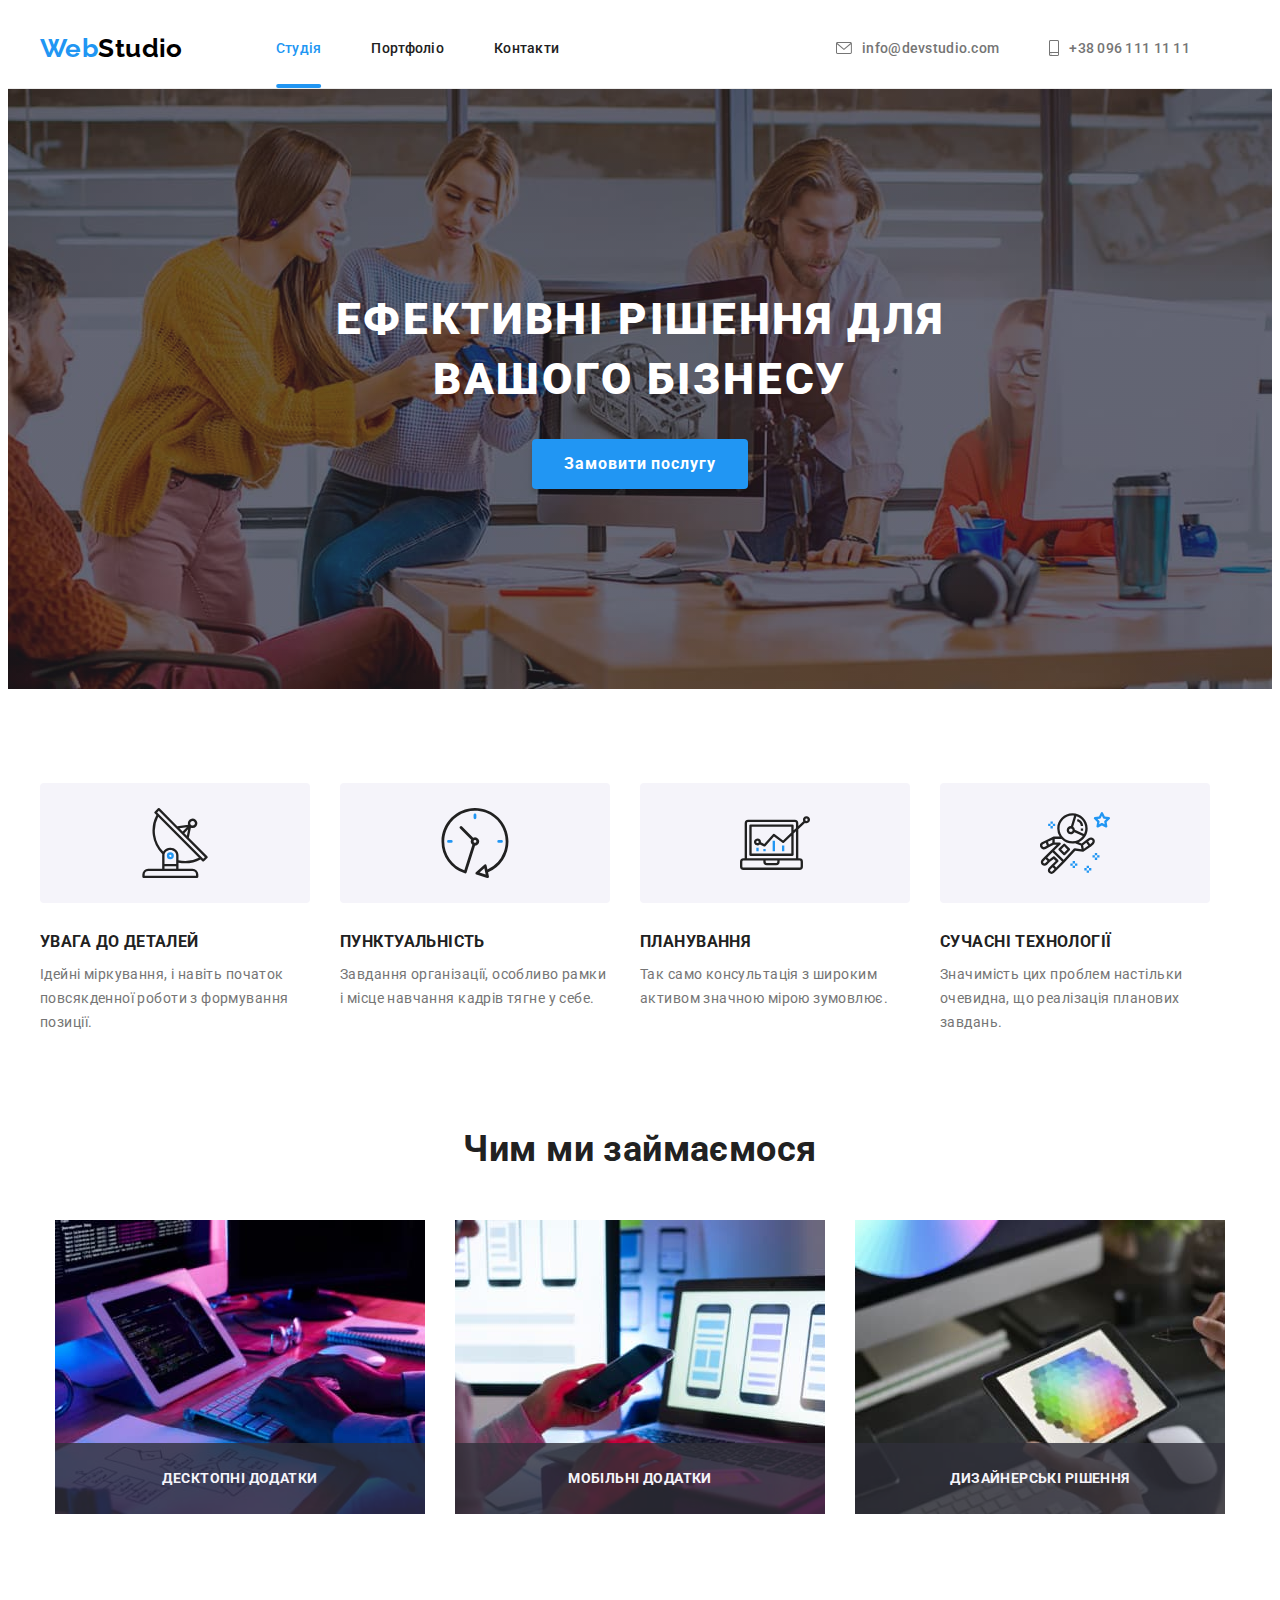
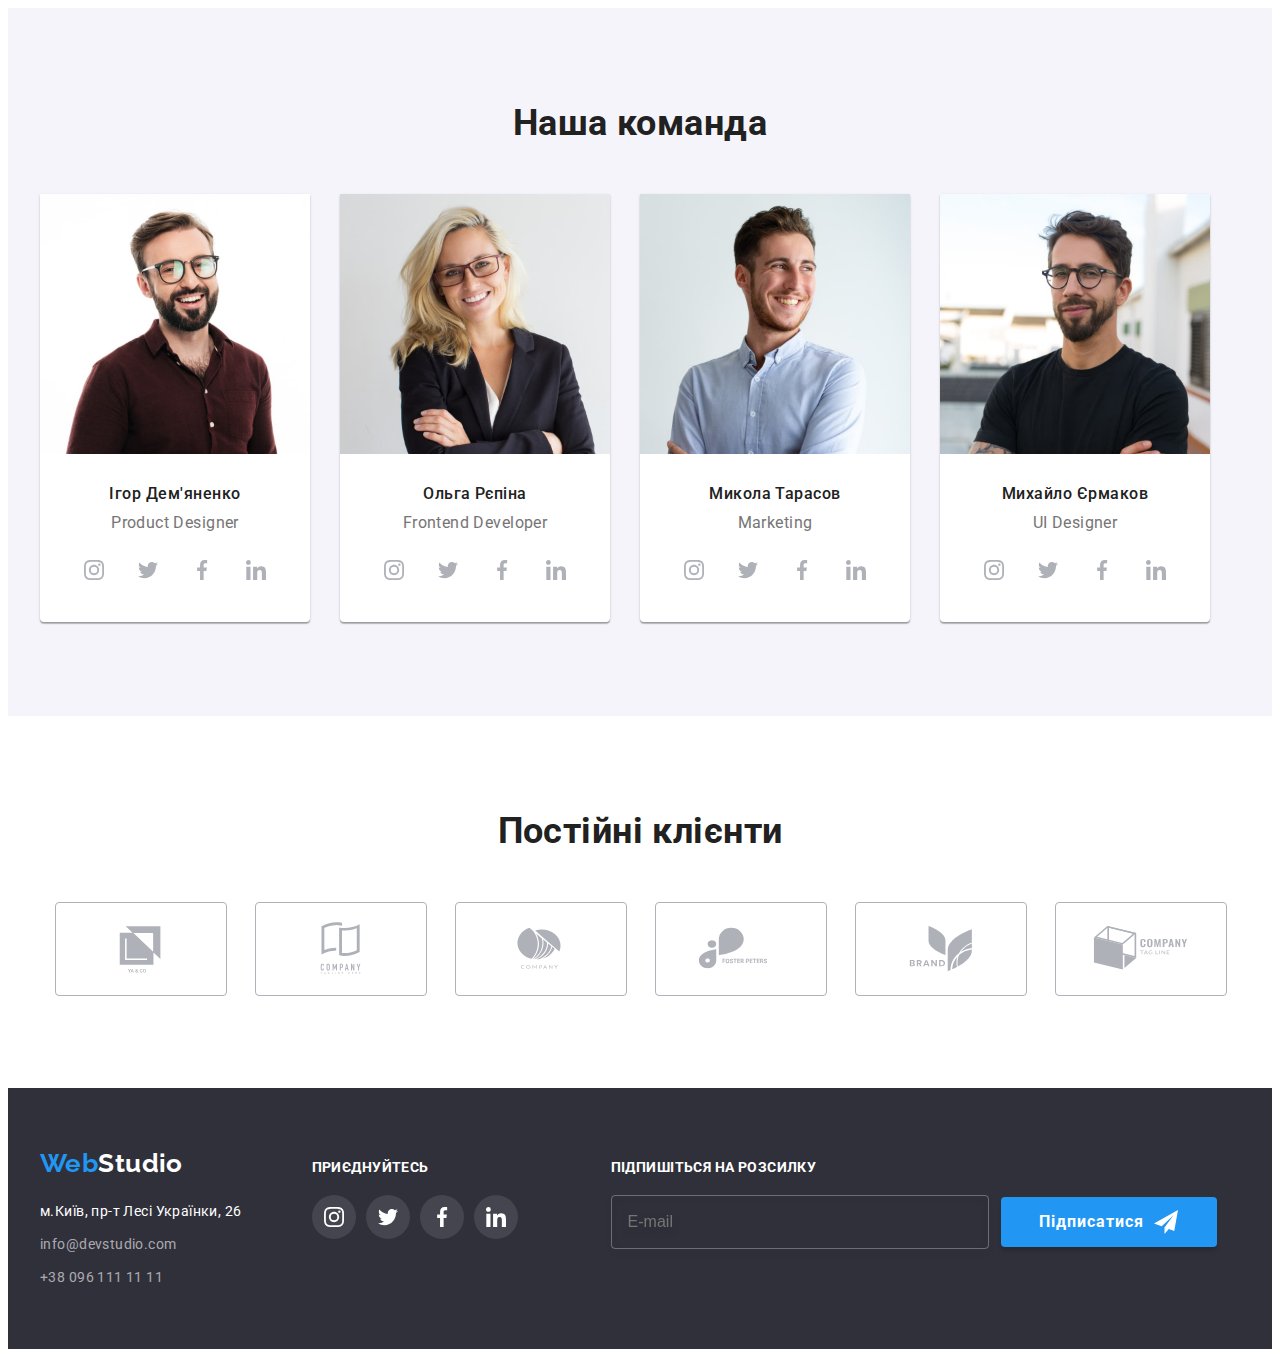
==== index.html @ 9d26e2ae "Edit BEM met" ====
<!DOCTYPE html>
<html lang="uk">
  <head>
    <meta charset="UTF-8" />
    <meta http-equiv="X-UA-Compatible" content="IE=edge" />
    <meta name="viewport" content="width=device-width, initial-scale=1.0" />
    <title>Document</title>
    <link rel="preconnect" href="https://fonts.googleapis.com" />
    <link rel="preconnect" href="https://fonts.gstatic.com" crossorigin />

    <!-- Modern normalize -->
    <link
      rel="stylesheet"
      href="https://cdnjs.cloudflare.com/ajax/libs/modern-normalize/1.1.0/modern-normalize.min.css"
      integrity="sha512-wpPYUAdjBVSE4KJnH1VR1HeZfpl1ub8YT/NKx4PuQ5NmX2tKuGu6U/JRp5y+Y8XG2tV+wKQpNHVUX03MfMFn9Q=="
      crossorigin="anonymous"
      referrerpolicy="no-referrer"
    />

    <!-- Шріфти -->

    <link
      href="https://fonts.googleapis.com/css2?family=Raleway:wght@700&family=Roboto:wght@400;500;700;900&display=swap"
      rel="stylesheet"
    />

    <link rel="stylesheet" href="./css/styles.css" />
  </head>
  <body>
    <!-- Нвігаціяя сайту -->
    <header class="header">
      <div class="header__container container">
        <a href="./index.html" class="header__logo logo">
          <span class="logo--accent">Web</span>Studio
        </a>
        <nav>
          <ul class="site-nav">
            <li class="site-nav__item">
              <a href="./index.html" class="site-nav__link site-nav__link--current"
                >Студія</a
              >
            </li>
            <li class="site-nav__item">
              <a href="./portfolio.html" class="site-nav__link">Портфоліо</a>
            </li>
            <li class="site-nav__item">
              <a href="" class="site-nav__link">Контакти</a>
            </li>
          </ul>
        </nav>
        <ul class="header-contacts">
          <li class="header-contacts__item">
            <a href="mailto:info@devstudio.com" class="header-contacts__link">
              <svg class="header-contacts__icon" width="16" height="12">
                <use href="./images/icons.svg#envelope"></use>
              </svg>
              info@devstudio.com
            </a>
          </li>
          <li class="header-contacts__item">
            <a href="tel:+380961111111" class="header-contacts__link">
              <svg class="header-contacts__icon" width="10" height="16">
                <use href="./images/icons.svg#smartphone"></use>
              </svg>
              +38 096 111 11 11</a
            >
          </li>
        </ul>
      </div>
    </header>

    <!-- Головна частина сайту -->

    <main>
      <!-- Герой -->
      <section class="hero">
        <div class="hero__container container">
          <h1 class="hero__title">Ефективні рішення для вашого бізнесу</h1>
          <button type="button" class="button__primary button" data-modal-open>
            Замовити послугу
          </button>
        </div>
      </section>
      <!-- Переваги -->
      <section class="section">
        <div class="container">
          <h2 class="hidden">Переваги</h2>
          <ul class="benefits__list">
            <li class="benefits__item">
              <div class="benefits__container">
                <svg class="benefits__icon" width="70" height="70">
                  <use href="./images/icons.svg#antenna"></use>
                </svg>
              </div>
              <h3 class="benefits__title">УВАГА ДО ДЕТАЛЕЙ</h3>
              <p class="benefits__text">
                Ідейні міркування, і навіть початок повсякденної роботи з
                формування позиції.
              </p>
            </li>
            <li class="benefits__item">
              <div class="benefits__container">
                <svg class="benefits__icon" width="70" height="70">
                  <use href="./images/icons.svg#clock"></use>
                </svg>
              </div>
              <h3 class="benefits__title">ПУНКТУАЛЬНІСТЬ</h3>
              <p class="benefits__text">
                Завдання організації, особливо рамки і місце навчання кадрів
                тягне у себе.
              </p>
            </li>
            <li class="benefits__item">
              <div class="benefits__container">
                <svg class="benefits__icon" width="70" height="70">
                  <use href="./images/icons.svg#diagram"></use>
                </svg>
              </div>
              <h3 class="benefits__title">ПЛАНУВАННЯ</h3>
              <p class="benefits__text">
                Так само консультація з широким активом значною мірою зумовлює.
              </p>
            </li>
            <li class="benefits__item">
              <div class="benefits__container">
                <svg class="benefits__icon" width="70" height="70">
                  <use href="./images/icons.svg#astronaut"></use>
                </svg>
              </div>
              <h3 class="benefits__title">СУЧАСНІ ТЕХНОЛОГІЇ</h3>
              <p class="benefits__text">
                Значимість цих проблем настільки очевидна, що реалізація
                планових завдань.
              </p>
            </li>
          </ul>
        </div>
      </section>
      <!-- Наші можливості -->
      <section class="capabilities section">
        <div class="capabilities__container container">
          <h2 class="section-title">Чим ми займаємося</h2>
          <ul class="capabilities__list">
            <li class="capabilities__item">
              <div class="capabilities__block">
                <img
                  src="./images/box1.jpg"
                  alt="процес"
                  width="370"
                  height="294"
                />
                <div class="capabilities__inscription">
                  <p class="capabilities__text">Десктопні додатки</p>
                </div>
              </div>
            </li>
            <li class="capabilities__item">
              <div class="capabilities__block">
                <img
                  src="./images/box2.jpg"
                  alt="процес"
                  width="370"
                  height="294"
                />
                <div class="capabilities__inscription">
                  <p class="capabilities__text">Мобільні додатки</p>
                </div>
              </div>
            </li>
            <li class="capabilities__item">
              <div class="capabilities__block">
                <img
                  src="./images/box3.jpg"
                  alt="процес"
                  width="370"
                  height="294"
                />
                <div class="capabilities__inscription">
                  <p class="capabilities__text">Дизайнерські рішення</p>
                </div>
              </div>
            </li>
          </ul>
        </div>
      </section>
      <!-- Наша команда -->
      <section class="team section">
        <div class="team__container container">
          <h2 class="section-title">Наша команда</h2>
          <ul class="team__list">
            <li class="team__cards">
              <img
                src="./images/team_1.jpg"
                alt="Працівник"
                width="270"
                height="260"
              />
              <div class="team__text">
                <h3 class="team__title">Ігор Дем'яненко</h3>
                <p class="team__profession">Product Designer</p>
                <ul class="team-socials__list">
                  <li class="team-socials__item">
                    <a
                      href="https://www.instagram.com"
                      class="team-socials__link"
                      target="_blank"
                      rel="noopener noreferrer"
                      aria-label="Instagram icon"
                    >
                      <svg class="team-socials__icon" width="20" height="20">
                        <use href="./images/icons.svg#instagram"></use></svg
                    ></a>
                  </li>
                  <li class="team-socials__item">
                    <a
                      href="https://twitter.com"
                      class="team-socials__link"
                      target="_blank"
                      rel="noopener noreferrer"
                      aria-label="Twitter icon"
                      ><svg class="team-socials__icon" width="20" height="20">
                        <use href="./images/icons.svg#twitter"></use></svg
                    ></a>
                  </li>
                  <li class="team-socials__item">
                    <a
                      href="https://facebook.com"
                      class="team-socials__link"
                      target="_blank"
                      rel="noopener noreferrer"
                      aria-label="Facebook icon"
                      ><svg class="team-socials__icon" width="20" height="20">
                        <use href="./images/icons.svg#facebook"></use></svg
                    ></a>
                  </li>
                  <li class="team-socials__item">
                    <a
                      href="https://linkedin.com/"
                      class="team-socials__link"
                      target="_blank"
                      rel="noopener noreferrer"
                      aria-label="Linkedin icon"
                      ><svg class="team-socials__icon" width="20" height="20">
                        <use href="./images/icons.svg#linkedin"></use></svg
                    ></a>
                  </li>
                </ul>
              </div>
            </li>
            <li class="team__cards">
              <img
                src="./images/team_2.jpg"
                alt="Працівник"
                width="270"
                height="260"
              />
              <div class="team__text">
                <h3 class="team__title">Ольга Рєпіна</h3>
                <p class="team__profession">Frontend Developer</p>
                <ul class="team-socials__list">
                  <li class="team-socials__item">
                    <a
                      href="https://www.instagram.com"
                      class="team-socials__link"
                      target="_blank"
                      rel="noopener noreferrer"
                      aria-label="Instagram icon"
                    >
                      <svg class="team-socials__icon" width="20" height="20">
                        <use href="./images/icons.svg#instagram"></use></svg
                    ></a>
                  </li>
                  <li class="team-socials__item">
                    <a
                      href="https://twitter.com"
                      class="team-socials__link"
                      target="_blank"
                      rel="noopener noreferrer"
                      aria-label="Twitter icon"
                      ><svg class="team-socials__icon" width="20" height="20">
                        <use href="./images/icons.svg#twitter"></use></svg
                    ></a>
                  </li>
                  <li class="team-socials__item">
                    <a
                      href="https://facebook.com"
                      class="team-socials__link"
                      target="_blank"
                      rel="noopener noreferrer"
                      aria-label="Facebook icon"
                      ><svg class="team-socials__icon" width="20" height="20">
                        <use href="./images/icons.svg#facebook"></use></svg
                    ></a>
                  </li>
                  <li class="team-socials__item">
                    <a
                      href="https://linkedin.com/"
                      class="team-socials__link"
                      target="_blank"
                      rel="noopener noreferrer"
                      aria-label="Linkedin icon"
                      ><svg class="team-socials__icon" width="20" height="20">
                        <use href="./images/icons.svg#linkedin"></use></svg
                    ></a>
                  </li>
                </ul>
              </div>
            </li>
            <li class="team__cards">
              <img
                src="./images/team_3.jpg"
                alt="Працівник"
                width="270"
                height="260"
              />
              <div class="team__text">
                <h3 class="team__title">Микола Тарасов</h3>
                <p class="team__profession">Marketing</p>
                <ul class="team-socials__list">
                  <li class="team-socials__item">
                    <a
                      href="https://www.instagram.com"
                      class="team-socials__link"
                      target="_blank"
                      rel="noopener noreferrer"
                      aria-label="Instagram icon"
                    >
                      <svg class="team-socials__icon" width="20" height="20">
                        <use href="./images/icons.svg#instagram"></use></svg
                    ></a>
                  </li>
                  <li class="team-socials__item">
                    <a
                      href="https://twitter.com"
                      class="team-socials__link"
                      target="_blank"
                      rel="noopener noreferrer"
                      aria-label="Twitter icon"
                      ><svg class="team-socials__icon" width="20" height="20">
                        <use href="./images/icons.svg#twitter"></use></svg
                    ></a>
                  </li>
                  <li class="team-socials__item">
                    <a
                      href="https://facebook.com"
                      class="team-socials__link link"
                      target="_blank"
                      rel="noopener noreferrer"
                      aria-label="Facebook icon"
                      ><svg class="team-socials__icon" width="20" height="20">
                        <use href="./images/icons.svg#facebook"></use></svg
                    ></a>
                  </li>
                  <li class="team-socials__item">
                    <a
                      href="https://linkedin.com/"
                      class="team-socials__link"
                      target="_blank"
                      rel="noopener noreferrer"
                      aria-label="Linkedin icon"
                      ><svg class="team-socials__icon" width="20" height="20">
                        <use href="./images/icons.svg#linkedin"></use></svg
                    ></a>
                  </li>
                </ul>
              </div>
            </li>
            <li class="team__cards">
              <img
                src="./images/team_4.jpg"
                alt="Працівник"
                width="270"
                height="260"
              />
              <div class="team__text">
                <h3 class="team__title">Михайло Єрмаков</h3>
                <p class="team__profession">UI Designer</p>
                <ul class="team-socials__list">
                  <li class="team-socials__item">
                    <a
                      href="https://www.instagram.com"
                      class="team-socials__link"
                      target="_blank"
                      rel="noopener noreferrer"
                      aria-label="Instagram icon"
                    >
                      <svg class="team-socials__icon" width="20" height="20">
                        <use href="./images/icons.svg#instagram"></use></svg
                    ></a>
                  </li>
                  <li class="team-socials__item">
                    <a
                      href="https://twitter.com"
                      class="team-socials__link"
                      target="_blank"
                      rel="noopener noreferrer"
                      aria-label="Twitter icon"
                      ><svg class="team-socials__icon" width="20" height="20">
                        <use href="./images/icons.svg#twitter"></use></svg
                    ></a>
                  </li>
                  <li class="team-socials__item">
                    <a
                      href="https://facebook.com"
                      class="team-socials__link"
                      target="_blank"
                      rel="noopener noreferrer"
                      aria-label="Facebook icon"
                      ><svg class="team-socials__icon" width="20" height="20">
                        <use href="./images/icons.svg#facebook"></use></svg
                    ></a>
                  </li>
                  <li class="team-socials__item">
                    <a
                      href="https://linkedin.com/"
                      class="team-socials__link"
                      target="_blank"
                      rel="noopener noreferrer"
                      aria-label="Linkedin icon"
                      ><svg class="team-socials__icon" width="20" height="20">
                        <use href="./images/icons.svg#linkedin"></use></svg
                    ></a>
                  </li>
                </ul>
              </div>
            </li>
          </ul>
        </div>
      </section>
      <!-- Постійні клієнти -->
      <section class="section">
        <div class="clients__container">
          <h2 class="section-title">Постійні клієнти</h2>
          <ul class="clients__list">
            <li class="clients__item">
              <a
                href=""
                class="clients__link"
                target="_blank"
                rel="noopener noreferrer"
                aria-label="icon"
              >
                <svg class="clients__icon" width="106" height="60">
                  <use href="./images/icons.svg#Logo1"></use></svg
              ></a>
            </li>
            <li class="clients__item">
              <a
                href=""
                class="clients__link"
                target="_blank"
                rel="noopener noreferrer"
                aria-label="icon"
              >
                <svg class="clients__icon" width="106" height="60">
                  <use href="./images/icons.svg#Logo2"></use></svg
              ></a>
            </li>
            <li class="clients__item">
              <a
                href=""
                class="clients__link"
                target="_blank"
                rel="noopener noreferrer"
                aria-label="icon"
              >
                <svg class="clients__icon" width="106" height="60">
                  <use href="./images/icons.svg#Logo3"></use></svg
              ></a>
            </li>
            <li class="clients__item">
              <a
                href=""
                class="clients__link"
                target="_blank"
                rel="noopener noreferrer"
                aria-label="icon"
              >
                <svg class="clients__icon" width="106" height="60">
                  <use href="./images/icons.svg#Logo4"></use></svg
              ></a>
            </li>
            <li class="clients__item">
              <a
                href=""
                class="clients__link"
                target="_blank"
                rel="noopener noreferrer"
                aria-label="icon"
              >
                <svg class="clients__icon" width="106" height="60">
                  <use href="./images/icons.svg#Logo5"></use></svg
              ></a>
            </li>
            <li class="clients__item">
              <a
                href=""
                class="clients__link"
                target="_blank"
                rel="noopener noreferrer"
                aria-label="icon"
              >
                <svg class="clients__icon" width="106" height="60">
                  <use href="./images/icons.svg#Logo6"></use></svg
              ></a>
            </li>
          </ul>
        </div>
      </section>
    </main>

    <!-- Підвал -->

    <footer class="footer">
      <div class="footer__container container">
        <div class="footer-communication__container">
          <a href="./index.html" class="footer__logo logo">
            <span class="logo--accent">Web</span>Studio
          </a>
          <address>
            <ul class="footer-communication__list">
              <li class="footer-communication__item">
                <a href="" class="footer-communication__addres"
                  >м.Київ, пр-т Лесі Українки, 26</a
                >
              </li>
              <li class="footer-communication__item">
                <a href="mailto:info@devstudio.com" class="footer-communication__contacts"
                  >info@devstudio.com</a
                >
              </li>
              <li class="footer-communication__item">
                <a href="tel:+380961111111" class="footer-communication__contacts"
                  >+38 096 111 11 11</a
                >
              </li>
            </ul>
          </address>
        </div>
        <div class="footer-socials__container">
          <p class="footer__title">приєднуйтесь</p>
          <ul class="footer-socials__list">
            <li class="footer-socials__item">
              <a
                href="https://www.instagram.com"
                class="footer-socials__link"
                target="_blank"
                rel="noopener noreferrer"
                aria-label="Instagram icon"
              >
                <svg class="footer-socials__icon" width="20" height="20">
                  <use href="./images/icons.svg#instagram"></use></svg
              ></a>
            </li>
            <li class="footer-socials__item">
              <a
                href="https://twitter.com"
                class="footer-socials__link"
                target="_blank"
                rel="noopener noreferrer"
                aria-label="Twitter icon"
                ><svg class="footer-socials__icon" width="20" height="20">
                  <use href="./images/icons.svg#twitter"></use></svg
              ></a>
            </li>
            <li class="footer-socials__item">
              <a
                href="https://facebook.com"
                class="footer-socials__link"
                target="_blank"
                rel="noopener noreferrer"
                aria-label="Facebook icon"
                ><svg class="footer-socials__icon" width="20" height="20">
                  <use href="./images/icons.svg#facebook"></use></svg
              ></a>
            </li>
            <li class="footer-socials__item">
              <a
                href="https://linkedin.com/"
                class="footer-socials__link"
                target="_blank"
                rel="noopener noreferrer"
                aria-label="Linkedin icon"
                ><svg class="footer-socials__icon" width="20" height="20">
                  <use href="./images/icons.svg#linkedin"></use></svg
              ></a>
            </li>
          </ul>
        </div>
        <div>
          <p class="footer__title">підпишіться на розсилку</p>
          <form name="subscribe-form" autocomplete="off" novalidate>
            <div class="subscribe-form">
              <label class="subscribe-form__label">
                <input
                  class="subscribe-form__field"
                  type="email"
                  name="mail"
                  placeholder="E-mail"
                />
              </label>
              <button type="submit" class="button__primary button">
                Підписатися
                <svg class="subscribe-form__icon" width="24" height="24">
                  <use href="./images/icons.svg#icon-send"></use>
                </svg>
              </button>
            </div>
          </form>
        </div>
      </div>
    </footer>

    <!-- Modal window -->
    <div class="backdrop is-hidden" data-modal>
      <div class="modal">
        <button type="button" class="modal__close-button" data-modal-close>
          <svg class="modal__icon" width="18" height="18">
            <use href="./images/icons.svg#close"></use>
          </svg>
        </button>
        <p class="modal__label">Залиште свої дані, ми вам передзвонимо</p>
        <form class="modal-form" name="modal_form">
          <div class="modal-form__group" role="group">
            <label class="modal-form__label" for="user_name">Імя</label>
            <div class="modal-form__wrapper">
              <input
                class="modal-form__field"
                type="text"
                name="user_name"
                id="user_name"
              />
              <svg class="modal-form__icon" width="18" height="18">
                <use href="./images/icons.svg#person-black"></use>
              </svg>
            </div>
            <label class="modal-form__label" for="user_phone">Телефон</label>
            <div class="modal-form__wrapper">
              <input
                class="modal-form__field"
                type="tel"
                name="user_phone"
                id="user_phone"
              />
              <svg class="modal-form__icon" width="18" height="18">
                <use href="./images/icons.svg#phone-black"></use>
              </svg>
            </div>
            <label class="modal-form__label" for="user_mail">Пошта</label>
            <div class="modal-form__wrapper">
              <input
                class="modal-form__field"
                type="email"
                name="user_mail"
                id="user_mail"
              />
              <svg class="modal-form__icon" width="18" height="18">
                <use href="./images/icons.svg#email-black"></use>
              </svg>
            </div>
            <label class="modal-form__label" for="user_message">Коментар</label>
            <textarea
              class="modal-form__message"
              name="user_message"
              id="user_message"
              rows="6"
              placeholder="Введіть текст"
            ></textarea>
          </div>
          <div class="modal-form__agreement" role="group">
            <input
              class="modal-form__checkbox hidden"
              type="checkbox"
              name="user_agreement"
              id="user_agreement"
            />
            <svg class="modal-form__agreement-icon" width="16" height="15">
              <use class="modal-form__uncheck" href="./images/icons.svg#icon-uncheck"></use>
              <use class="modal-form__check" href="./images/icons.svg#icon-check"></use>
            </svg>
            <label class="modal-form__agreement-desc" for="user_agreement"
              >Погоджуюся з розсилкою та приймаю
              <a class="modal-form__agreement-link" href="">Умови договору</a>
            </label>
          </div>
          <button class="button__primary button button__modal" type="submit">
            Відправити
          </button>
        </form>
      </div>
    </div>
    <script src="./js/modal.js"></script>
  </body>
</html>
---- css/styles.css ----
:root {
  --primary-text-color: #212121;
  --secondary-text-color: #757575;
  --accent-color: #2196f3;
  --primary-white-color: #ffffff;
  --secondary-bg-color: #f5f4fa;
  --tertiary-bg-colo: #2f303a;
  --primary-black-color: #000000;
}

/* 
|==================================
| Base styles
|==================================
*/

body {
  background-color: var(--primary-white-color);
  color: var(--primary-text-color);
  font-family: "Roboto", sans-serif;
  font-size: 14px;
  letter-spacing: 0.03em;
}
.hidden {
  position: absolute;
  white-space: nowrap;
  width: 1px;
  height: 1px;
  overflow: hidden;
  border: 0;
  padding: 0;
  clip: rect(0 0 0 0);
  clip-path: inset(50%);
  margin: -1px;
}

/* ======= Reset start =======*/

h1,
h2,
h3,
h4,
h5,
h6,
p {
  margin: 0;
}

ul {
  list-style: none;
  margin: 0;
  padding: 0;
}
a {
  text-decoration: none;
}
img {
  display: block;
  max-height: 100%;
  height: auto;
}

/* ======= Reset end =======*/
.section {
  padding-top: 94px;
  padding-bottom: 94px;
}

.section-title {
  margin-bottom: 50px;
  font-weight: 700;
  font-size: 36px;
  line-height: calc(42 / 36);
  text-align: center;
  color: var(--primary-text-color);
}

.container {
  width: 1200px;
  padding-right: 15px;
  padding-left: 15px;
  margin-right: auto;
  margin-left: auto;
}

.logo {
  text-decoration: none;
  font-family: "Raleway";
  font-weight: 700;
  font-size: 26px;
  line-height: calc(31 / 26);
}
.logo--accent {
  color: var(--accent-color);
}
/* ----------Header сайту---------*/

.header {
  border-bottom: 1px solid rgba(236, 236, 236, 1);
}
.header__container {
  display: flex;
  align-items: center;
}
.header__logo {
  margin-right: 93px;
  color: var(--primary-black-color);
}
.header__logo--accent {
  color: var(--accent-color);
}

/* ----------Навігація сайту---------*/

.site-nav {
  display: flex;
  align-items: center;
}
.site-nav__link {
  position: relative;

  font-weight: 500;
  line-height: calc(16 / 14);
  letter-spacing: 0.02em;
  color: var(--primary-text-color);

  padding-top: 32px;
  padding-bottom: 32px;

  transition-property: color;
  transition-duration: 250ms;
  transition-timing-function: cubic-bezier(0.4, 0, 0.2, 1);
}
.site-nav__link:hover,
.site-nav__link:focus {
  color: var(--accent-color);
}
.site-nav__link--current::before {
  content: "";
  position: absolute;
  left: 50%;
  bottom: 0;

  transform: translate(-50%);

  display: block;
  width: 100%;
  height: 4px;

  border-radius: 2px;
  background-color: var(--accent-color);
}

.site-nav__link--current {
  color: var(--accent-color);
}
.site-nav__item {
  margin-right: 50px;
}
.site-nav__item:last-child {
  margin-right: 0;
}
/* ---------------Контакти ---------------*/
.header-contacts {
  display: flex;
  align-items: center;
  margin-left: auto;
  padding-top: 32px;
  padding-bottom: 32px;
}
.header-contacts__link {
  display: flex;
  align-items: center;
  gap: 10px;
  font-weight: 500;
  line-height: calc(16 / 14);
  letter-spacing: 0.02em;
  color: var(--secondary-text-color);

  transition-property: color;
  transition-duration: 250ms;
  transition-timing-function: cubic-bezier(0.4, 0, 0.2, 1);
}
.header-contacts__link:hover,
.header-contacts__link:focus {
  color: var(--accent-color);
}
.header-contacts__icon {
  fill: currentColor;
}
.header-contacts__item {
  margin-right: 50px;
}
.header-contacts__item:last-child {
  margin-left: 0;
}

/* ---------------Герой ---------------*/
.hero {
  margin: 0 auto;
  max-width: 1600px;
  padding-top: 200px;
  padding-bottom: 200px;
  background-color: #c4c4c4;
  background-image: linear-gradient(
      rgba(47, 48, 58, 0.4),
      rgba(47, 48, 58, 0.4)
    ),
    url(../images/BGImgHero.jpg);
  background-repeat: no-repeat;
  background-position: center;
}

.hero__container {
  display: flex;
  flex-direction: column;
  align-items: center;
}

.hero__title {
  width: 696px;
  margin-bottom: 30px;
  font-weight: 900;
  font-size: 44px;
  line-height: calc(60 / 44);
  text-align: center;
  letter-spacing: 0.06em;
  text-transform: uppercase;
  color: var(--primary-white-color);
}

/*--------------- Benefits--------------- */
.benefits__list {
  display: flex;
}

.benefits__item {
  width: 270px;
  margin-right: 30px;
}
.benefits__item:last-child {
  margin-right: 0;
}
.benefits__title {
  margin-bottom: 10px;
  font-weight: 700;
  line-height: calc(16 / 14);
  text-transform: uppercase;
  color: var(--primary-text-color);
}
.benefits__text {
  line-height: calc(24 / 14);
  color: var(--secondary-text-color);
}
.benefits__container {
  display: flex;
  justify-content: center;
  width: 270px;
  height: 120px;
  align-items: center;
  margin-bottom: 30px;
  background-color: #f5f4fa;
  border-radius: 4px;
}

/*------------- Сapabilities -------------*/
.capabilities {
  padding-top: 0;
}
.capabilities__container {
  display: flex;
  flex-direction: column;
  align-items: center;
}
.capabilities__list {
  display: flex;
  gap: 30px;
}
.capabilities__block {
  position: relative;
}
.capabilities__block::before {
  display: inline-block;
  position: absolute;
  content: "";
  bottom: 0;
  width: 100%;
  height: 24%;
  background-color: rgba(47, 48, 58, 0.8);
}
.capabilities__inscription {
  position: absolute;
  bottom: 12%;
  right: 50%;
  transform: translate(50%, 50%);
}
.capabilities__text {
  font-weight: 700;
  font-size: 14px;
  line-height: calc(16 / 14);
  text-transform: uppercase;
  color: var(--secondary-bg-color);
}

/*--------------- Our team ---------------*/

.team {
  background-color: var(--secondary-bg-color);
}
.team__container {
  display: flex;
  flex-direction: column;
}
.team__list {
  display: flex;
  flex-wrap: wrap;
  gap: 30px;
}
.team__cards {
  background-color: var(--primary-white-color);
  box-shadow: 0px 1px 3px rgba(0, 0, 0, 0.12), 0px 1px 1px rgba(0, 0, 0, 0.14),
    0px 2px 1px rgba(0, 0, 0, 0.2);
  border-radius: 0px 0px 4px 4px;
}
.team__text {
  padding-top: 30px;
  padding-bottom: 30px;
}
.team__title {
  margin-bottom: 10px;
  font-weight: 500;
  font-size: 16px;
  line-height: calc(19 / 16);
  text-align: center;
  letter-spacing: 0.03em;
  color: var(--primary-text-color);
}
.team__profession {
  font-size: 16px;
  line-height: calc(19 / 16);
  text-align: center;
  color: var(--secondary-text-color);
  margin-bottom: 16px;
}
.team-socials__list {
  display: flex;
  justify-content: center;
  align-items: center;
  gap: 10px;
}
.team-socials__item {
  width: 44px;
  height: 44px;
}
.team-socials__link {
  display: flex;
  justify-content: center;
  align-items: center;
  width: 100%;
  height: 100%;
  border-radius: 50%;
  background-color: var(--primary-white-color);
  color: rgba(175, 177, 184, 1);

  transition-property: color, background-color;
  transition-duration: 250ms;
  transition-timing-function: cubic-bezier(0.4, 0, 0.2, 1);
}
.team-socials__link:hover,
.team-socials__link:focus {
  background-color: var(--accent-color);
  color: var(--primary-white-color);
}
.team-socials__icon {
  fill: currentColor;
}
/*----------- Постійні клієнти -----------*/

.clients__container {
  display: flex;
  flex-direction: column;
}
.clients__list {
  display: flex;
  justify-content: center;
  gap: 30px;
}
.clients__item {
  width: 170px;
  height: 92px;
}
.clients__link {
  display: flex;
  justify-content: center;
  align-items: center;
  width: 100%;
  height: 100%;
  border: 1px solid #afb1b8;
  border-radius: 4px;
  color: rgba(175, 177, 184, 1);

  transition-property: color, border-color;
  transition-duration: 250ms;
  transition-timing-function: cubic-bezier(0.4, 0, 0.2, 1);
}
.clients__link:hover,
.clients__link:focus {
  color: var(--accent-color);
  border-color: var(--accent-color);
}
.clients__icon {
  fill: currentColor;
}
/*--------------- Підвал ---------------*/

.footer {
  padding-top: 60px;
  padding-bottom: 60px;
  background-color: var(--tertiary-bg-colo);
}
.footer__container {
  display: flex;
  align-items: baseline;
}
.footer__logo {
  margin-bottom: 20px;
  color: var(--primary-white-color);
}
.footer-communication__container {
  display: flex;
  flex-direction: column;
  margin-right: 70px;
}
.footer-communication__addres {
  line-height: calc(24 / 14);
  color: var(--primary-white-color);
}
.footer-communication__addres,
.footer-communication__contacts {
  font-style: normal;
}
.footer-communication__contacts {
  line-height: calc(24 / 14);
  color: rgba(255, 255, 255, 0.6);

  transition-property: color;
  transition-duration: 250ms;
  transition-timing-function: cubic-bezier(0.4, 0, 0.2, 1);
}
.footer-communication__contacts:hover,
.footer-communication__contacts:focus {
  color: var(--accent-color);
}
.footer-communication__list {
  display: flex;
  flex-direction: column;
}
.footer-communication__item {
  margin-bottom: 9px;
}
.footer-communication__item:last-child {
  margin-bottom: 0px;
}
.footer__title {
  font-weight: 700;
  font-size: 14px;
  line-height: calc(16 / 14);
  color: var(--primary-white-color);
  text-transform: uppercase;
}

/*------Підвал Subscribe Form------*/

.subscribe-form {
  display: flex;
  align-items: center;
  gap: 12px;
  margin-top: 20px;
}
.subscribe-form__field {
  min-width: 358px;
  height: 50px;
  padding-left: 16px;

  font-weight: 400;
  font-size: 16px;
  line-height: calc(20 / 16);

  color: var(--primary-white-color);
  outline: unset;
  background-color: transparent;
  border: none;

  border: 1px solid rgba(255, 255, 255, 0.3);
  filter: drop-shadow(0px 4px 4px rgba(0, 0, 0, 0.15));
  border-radius: 4px;
}
.subscribe-form__label::placeholder {
  color: rgba(255, 255, 255, 0.6);
}
.subscribe-form__icon {
  align-items: center;
  margin-left: 10px;
}
/*--------------- Підвал соціальні мережі ---------------*/

.footer-socials__container {
  display: flex;
  flex-direction: column;
  margin-right: 93px;
}
.footer-socials__list {
  display: flex;
  justify-content: center;
  align-items: center;
  margin-top: 20px;
  gap: 10px;
}
.footer-socials__item {
  width: 44px;
  height: 44px;
}
.footer-socials__link {
  display: flex;
  justify-content: center;
  align-items: center;
  width: 100%;
  height: 100%;
  border-radius: 50%;
  background-color: rgba(255, 255, 255, 0.1);
  color: var(--primary-white-color);

  transition-property: color, background-color;
  transition-duration: 250ms;
  transition-timing-function: cubic-bezier(0.4, 0, 0.2, 1);
}
.footer-socials__link:hover,
.footer-socials__link:focus {
  background-color: var(--accent-color);
  color: var(--primary-white-color);
}
.footer-socials__icon {
  fill: currentColor;
}

/* ---------------ButtonS--------------- */

.button {
  font-family: inherit;
  font-style: normal;
  font-weight: 700;
  font-size: 16px;
  cursor: pointer;
  color: var(--primary-white-color);
  background-color: var(--accent-color);
  border: 0;
  border-radius: 4px;
  display: flex;
  align-items: center;
  justify-content: center;
}
.button__primary {
  min-width: 216px;
  min-height: 50px;
  font-size: 16px;
  line-height: calc(30 / 16);
  letter-spacing: 0.06em;
  box-shadow: 0px 4px 4px rgba(0, 0, 0, 0.15);

  transition-property: background-color;
  transition-duration: 250ms;
  transition-timing-function: cubic-bezier(0.4, 0, 0.2, 1);
}
.button__secondary {
  padding: 6px 22px;
  font-weight: 500;
  line-height: calc(26 / 16);
  letter-spacing: 0.03em;
  color: var(--primary-text-color);
  background-color: var(--secondary-bg-color);

  transition-property: color, background-color, box-shadow;
  transition-duration: 250ms;
  transition-timing-function: cubic-bezier(0.4, 0, 0.2, 1);
}
.button__primary:hover,
.button__primary:focus {
  background-color: #188ce8;
}
.button__secondary:hover,
.button__secondary:focus {
  color: var(--primary-white-color);
  background-color: var(--accent-color);
  box-shadow: 0px 3px 1px rgba(0, 0, 0, 0.1), 0px 1px 2px rgba(0, 0, 0, 0.08),
    0px 2px 2px rgba(0, 0, 0, 0.12);
  border-radius: 4px;
}
.button__modal {
  display: block;
  margin: 0 auto;
}
/*--------------- Портфоліо--------------- */

.button__list {
  display: flex;
  justify-content: center;
  padding-top: 0px;
  margin-bottom: 50px;
}
.button__item {
  margin-right: 8px;
}
.projects__list {
  display: flex;
  flex-wrap: wrap;
  margin-right: -30px;
  margin-bottom: -30px;
}
.projects__item {
  flex-basis: calc((100%-30 * 2) / 9);
  margin-right: 30px;
  margin-bottom: 30px;
}
.projects__thumb {
  position: relative;
  overflow: hidden;
}
.overlay {
  position: absolute;
  top: 0;
  left: 0;

  transform: translateY(100%);

  width: 100%;
  height: 100%;
  padding: 0 24px;
  display: flex;
  align-items: center;

  user-select: none;

  background-color: rgba(33, 150, 243, 0.9);

  transition-property: transform;
  transition-duration: 250ms;
  transition-timing-function: cubic-bezier(0.4, 0, 0.2, 1);
}
.overlay-text {
  display: flex;
  font-weight: 400;
  font-size: 18px;
  line-height: calc(28 / 18);
  color: var(--primary-white-color);
}
.projects__item:hover .overlay {
  transform: translateY(0%);
}
.projects__title {
  margin-bottom: 4px;
  font-weight: 700;
  font-size: 18px;
  line-height: calc(36 / 18);
  letter-spacing: 0.06em;
  color: var(--primary-text-color);
}
.projects__text {
  font-size: 16px;
  line-height: calc(30 / 16);
  color: var(--secondary-text-color);
}
.projects__wrepper {
  padding: 20px 23px;
  border: 1px solid rgba(238, 238, 238, 1);
  border-top: none;
}
.projects__link {
  display: block;

  transition-property: box-shadow;
  transition-duration: 250ms;
  transition-timing-function: cubic-bezier(0.4, 0, 0.2, 1);
}
.projects__link:hover,
.projects__link:focus {
  box-shadow: 0px 1px 1px rgba(0, 0, 0, 0.12), 0px 4px 4px rgba(0, 0, 0, 0.06),
    1px 4px 6px rgba(0, 0, 0, 0.16);
}

/* ---------Modal window--------- */

.backdrop {
  position: fixed;
  top: 0;
  right: 0;

  width: 100%;
  height: 100%;

  background-color: rgba(0, 0, 0, 0.2);

  transition: opacity 250ms linear, visibility 250ms linear;
}
.backdrop.is-hidden {
  opacity: 0;
  visibility: hidden;
  pointer-events: none;
  transform: translate(-50%, -80%)
}
.modal {
  position: absolute;
  top: 50%;
  left: 50%;

  width: 528px;
  height: 581px;
  padding: 40px;

  transform: translate(-50%, -50%);

  background: var(--primary-white-color);
  box-shadow: 0px 1px 3px rgba(0, 0, 0, 0.12), 0px 1px 1px rgba(0, 0, 0, 0.14),
    0px 2px 1px rgba(0, 0, 0, 0.2);
  border-radius: 4px;

  transition: transform 300ms ease, opacity 300ms ease;
}
.modal__close-button {
  position: absolute;
  top: 13px;
  right: 5px;

  padding: 0;
  display: inline-flex;
  align-items: center;
  justify-content: center;

  width: 30px;
  height: 30px;
  background: var(--primary-white-color);
  border: 1px solid rgba(0, 0, 0, 0.1);
  border-radius: 50%;
  cursor: pointer;
}
.modal__label {
  display: block;

  margin-bottom: 14px;

  font-weight: 700;
  font-size: 20px;
  line-height: calc(23 / 20);
  text-align: center;
  color: var(--primary-text-color);
}
.modal-form__group {
  margin-bottom: 20px;
}
.modal-form__label {
  display: block;
  margin-bottom: 4px;

  font-weight: 400;
  font-size: 12px;
  line-height: calc(14 / 12);
  letter-spacing: 0.01em;
  color: var(--secondary-text-color);
}
.modal-form__wrapper {
  position: relative;
  margin-bottom: 10px;
}
.modal-form__field {
  width: 100%;
  height: 40px;
  padding-left: 40px;
  padding-right: 40px;

  font-weight: 400;
  font-size: 12px;
  line-height: calc(14 / 12);
  letter-spacing: 0.01em;
  color: var(--primary-text-color);

  border: none;
  border: 1px solid rgba(33, 33, 33, 0.2);
  border-radius: 4px;
  outline-offset: -1px;
  outline: 1px solid transparent;
  transition: outline-color 250ms linear;
}
.modal-form__field:focus {
  outline-color: #2196f3;
}
.modal-form__icon {
  position: absolute;
  top: 50%;
  left: 12px;
  transform: translateY(-50%);

  transition: fill 250ms linear;
}
.modal-form__field:focus + .modal-form__icon {
  fill: var(--accent-color);
}
.modal-form__message {
  display: block;
  width: 100%;
  height: 120px;
  padding: 12px 16px;

  font-weight: 400;
  font-size: 12px;
  line-height: calc(14 / 12);
  letter-spacing: 0.01em;
  color: var(--primary-text-color);

  resize: none;
  border: none;
  border: 1px solid rgba(33, 33, 33, 0.2);
  border-radius: 4px;
  outline-offset: -1px;
  outline: 1px solid transparent;
  transition: outline-color 250ms linear;
}
.modal-form__message:focus {
  outline-color: #2196f3;
}
.modal-form__agreement {
  display: flex;
  align-items: center;
  justify-content: center;
  gap: 9px;
  margin-bottom: 30px;
}
.modal-form__agreement-desc {
  font-weight: 400;
  font-size: 14px;
  line-height: calc(24 / 14);

  color: var(--secondary-text-color);
  user-select: none;
}
.modal-form__agreement-link {
  color: var(--accent-color);
}
/* .modal-form-checkbox {
  appearance: none;
  width: 16px;
  height: 15px;

  justify-content: center;

  outline: 2px solid transparent;
  outline-offset: -2px;
  border: 2px solid var(--primary-text-color);
  border-radius: 2px;

  background-position: center;
  background-repeat: no-repeat;
  background-size: 0;
  
  transition-property: outline-color, background-color, background-size;
  transition-duration: 250ms;
  transition-timing-function: cubic-bezier(0.4, 0, 0.2, 1);
}

.modal-form-checkbox:checked {
  outline-color: var(--accent-color);
  background-color: var(--accent-color);
  background-image: url("data:image/svg+xml,%3Csvg width='13' height='10' viewBox='0 0 13 10' fill='none' xmlns='http://www.w3.org/2000/svg'%3E%3Cpath d='M1.95703 4.75166L1.88825 4.68604L1.81923 4.75141L0.93123 5.59258L0.854858 5.66492L0.930974 5.73753L4.42671 9.07236L4.49574 9.1382L4.56476 9.07236L12.069 1.91352L12.1449 1.84116L12.069 1.76881L11.1873 0.927644L11.1183 0.861826L11.0493 0.927611L4.49577 7.17353L1.95703 4.75166Z' fill='white' stroke='white' stroke-width='0.2'/%3E%3C/svg%3E");
  background-size: 11px 8px;
  outline: none;
  border: 0;
} */
.modal-form__uncheck {
  opacity: 1;

  transition-property: opacity;
  transition-duration: 250ms;
  transition-timing-function: cubic-bezier(0.4, 0, 0.2, 1);
}
.modal-form__checkbox:checked + .modal-form__agreement-icon .modal-form__uncheck {
  opacity: 0;
}
.modal-form__check {
  opacity: 0;

  transition-property: opacity;
  transition-duration: 250ms;
  transition-timing-function: cubic-bezier(0.4, 0, 0.2, 1);
}
.modal-form__checkbox:checked + 
.modal-form__agreement-icon 
.modal-form__check {
  opacity: 1;
}
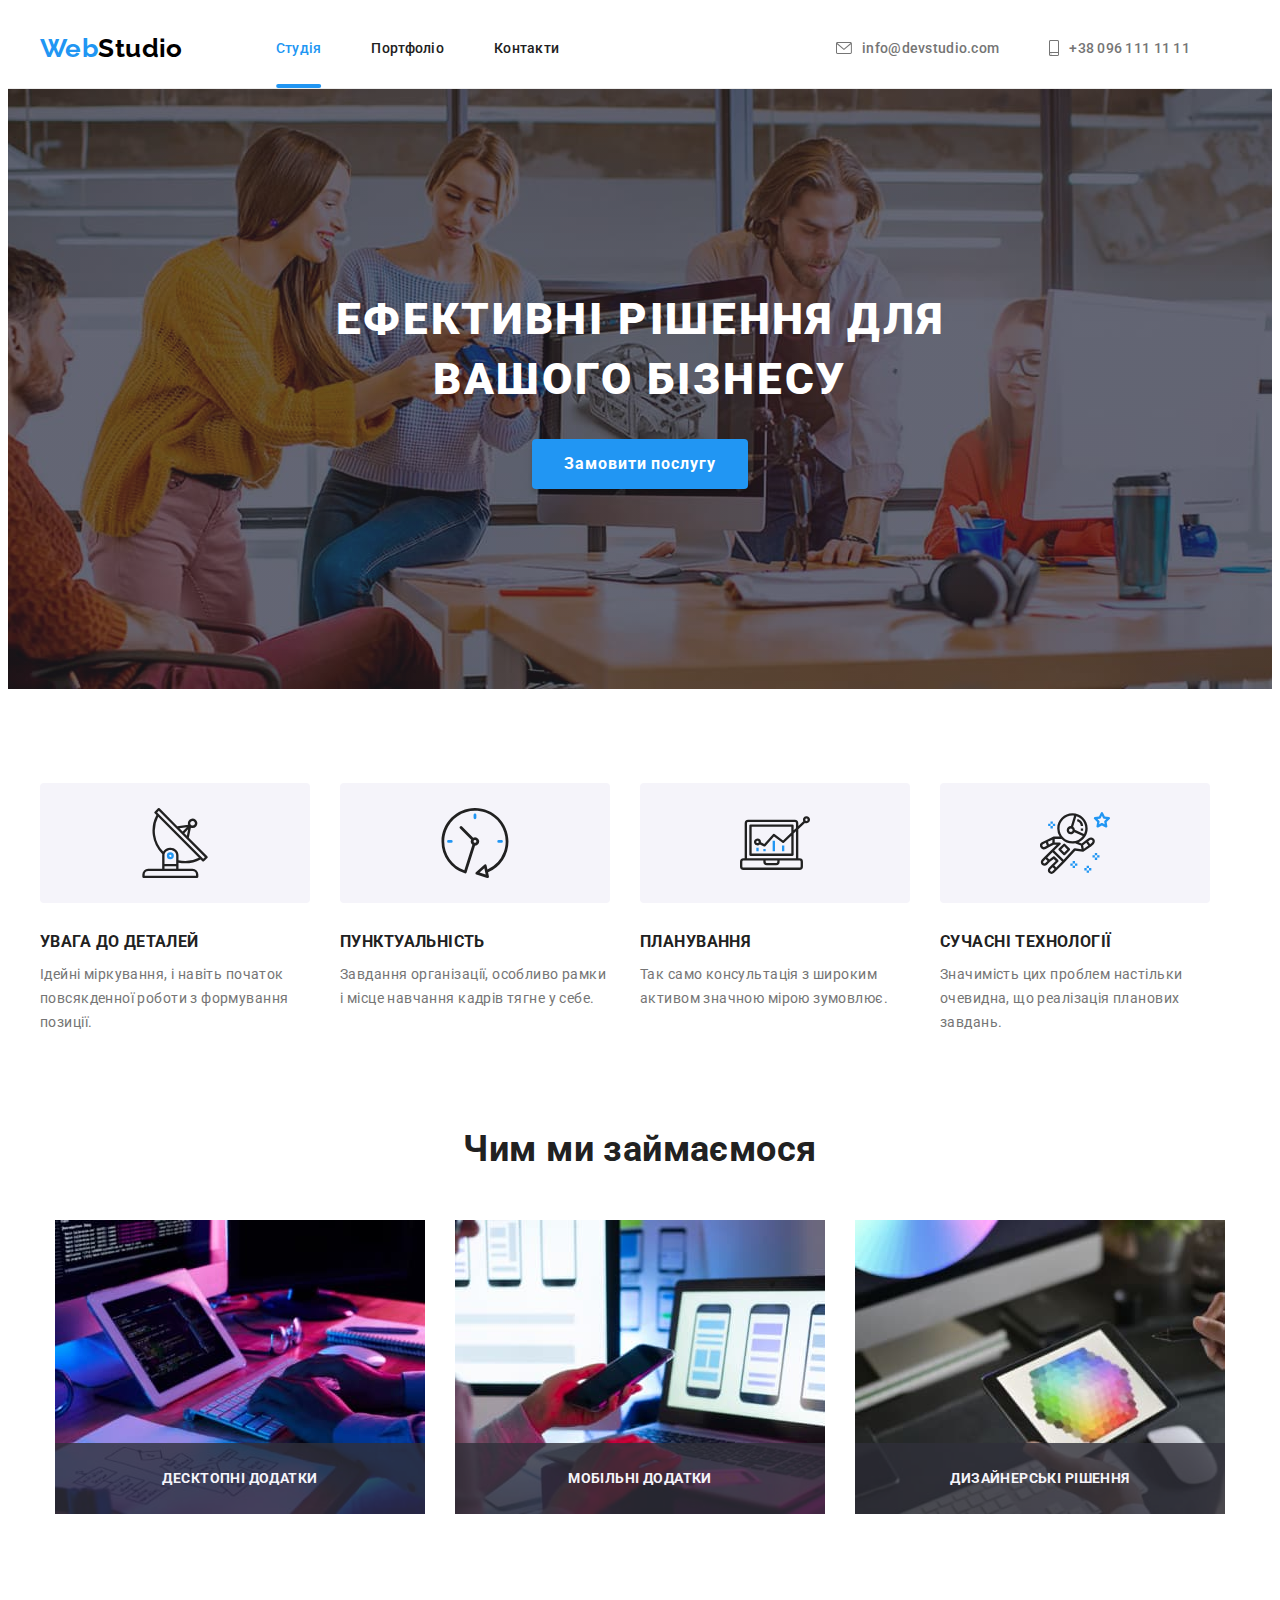
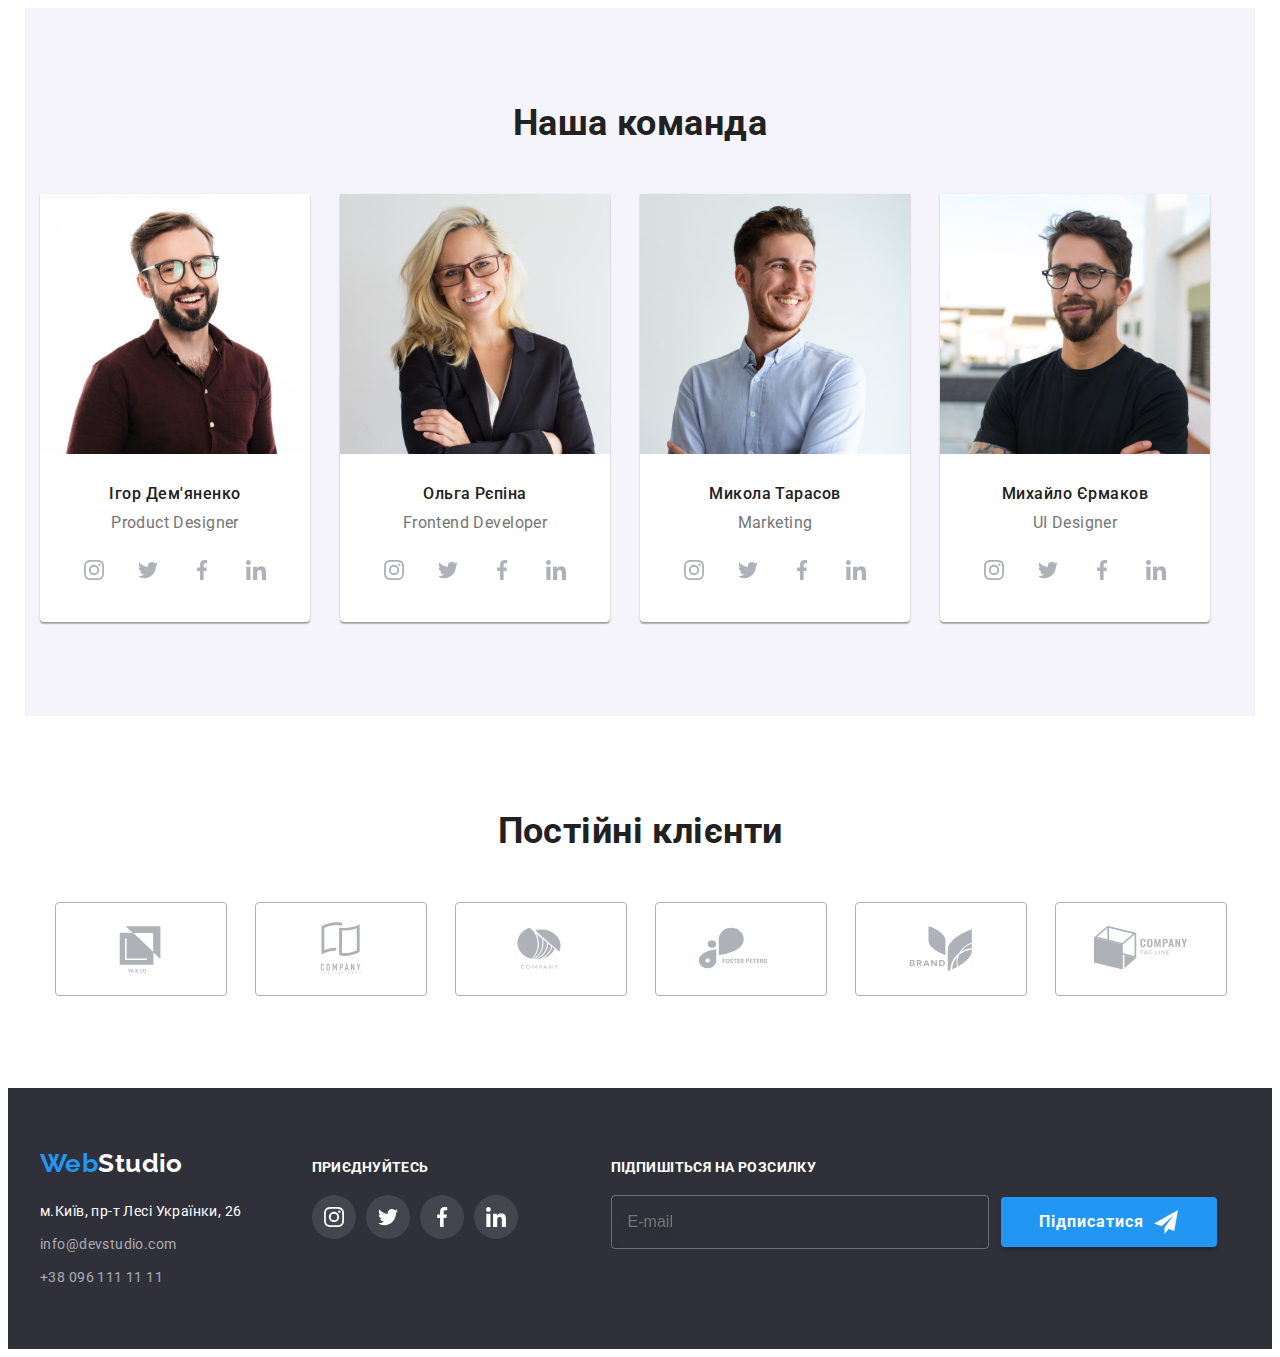
==== commit 4b2ca619: "End HW" ====
--- a/index.html
+++ b/index.html
@@ -24,6 +24,8 @@
       rel="stylesheet"
     />
 
+    <!-- Custom styles -->
+    <link rel="stylesheet" href="./css/main.min.css">
     <link rel="stylesheet" href="./css/styles.css" />
   </head>
   <body>
@@ -36,7 +38,9 @@
         <nav>
           <ul class="site-nav">
             <li class="site-nav__item">
-              <a href="./index.html" class="site-nav__link site-nav__link--current"
+              <a
+                href="./index.html"
+                class="site-nav__link site-nav__link--current"
                 >Студія</a
               >
             </li>
@@ -82,7 +86,7 @@
         </div>
       </section>
       <!-- Переваги -->
-      <section class="section">
+      <section class="benefits">
         <div class="container">
           <h2 class="hidden">Переваги</h2>
           <ul class="benefits__list">
@@ -137,8 +141,8 @@
         </div>
       </section>
       <!-- Наші можливості -->
-      <section class="capabilities section">
-        <div class="capabilities__container container">
+      <section class="capabilities">
+        <div class="capabilities__container">
           <h2 class="section-title">Чим ми займаємося</h2>
           <ul class="capabilities__list">
             <li class="capabilities__item">
@@ -184,8 +188,8 @@
         </div>
       </section>
       <!-- Наша команда -->
-      <section class="team section">
-        <div class="team__container container">
+      <section class="team">
+        <div class="team__container">
           <h2 class="section-title">Наша команда</h2>
           <ul class="team__list">
             <li class="team__cards">
@@ -428,7 +432,7 @@
         </div>
       </section>
       <!-- Постійні клієнти -->
-      <section class="section">
+      <section class="clients">
         <div class="clients__container">
           <h2 class="section-title">Постійні клієнти</h2>
           <ul class="clients__list">
@@ -525,12 +529,16 @@
                 >
               </li>
               <li class="footer-communication__item">
-                <a href="mailto:info@devstudio.com" class="footer-communication__contacts"
+                <a
+                  href="mailto:info@devstudio.com"
+                  class="footer-communication__contacts"
                   >info@devstudio.com</a
                 >
               </li>
               <li class="footer-communication__item">
-                <a href="tel:+380961111111" class="footer-communication__contacts"
+                <a
+                  href="tel:+380961111111"
+                  class="footer-communication__contacts"
                   >+38 096 111 11 11</a
                 >
               </li>
@@ -668,17 +676,22 @@
             ></textarea>
           </div>
           <div class="modal-form__agreement" role="group">
-            <input
-              class="modal-form__checkbox hidden"
-              type="checkbox"
-              name="user_agreement"
-              id="user_agreement"
-            />
-            <svg class="modal-form__agreement-icon" width="16" height="15">
-              <use class="modal-form__uncheck" href="./images/icons.svg#icon-uncheck"></use>
-              <use class="modal-form__check" href="./images/icons.svg#icon-check"></use>
-            </svg>
-            <label class="modal-form__agreement-desc" for="user_agreement"
+            <label class="modal-form__agreement-desc" for="user_agreement">
+              <input
+                class="modal-form__checkbox hidden"
+                type="checkbox"
+                name="user_agreement"
+                id="user_agreement"
+              />
+              <svg class="modal-form__agreement-icon" width="16" height="15">
+                <use
+                  class="modal-form__uncheck"
+                  href="./images/icons.svg#icon-uncheck"
+                ></use>
+                <use
+                  class="modal-form__check"
+                  href="./images/icons.svg#icon-check"
+                ></use></svg
               >Погоджуюся з розсилкою та приймаю
               <a class="modal-form__agreement-link" href="">Умови договору</a>
             </label>
--- a/css/main.min.css
+++ b/css/main.min.css
@@ -0,0 +1 @@
+:root{--primary-text-color: #212121;--secondary-text-color: #757575;--accent-color: #2196f3;--primary-white-color: #ffffff;--secondary-bg-color: #f5f4fa;--tertiary-bg-colo: #2f303a;--primary-black-color: #000000}.hidden{position:absolute;white-space:nowrap;width:1px;height:1px;overflow:hidden;border:0;padding:0;clip:rect(0 0 0 0);-webkit-clip-path:inset(50%);clip-path:inset(50%);margin:-1px}.portfolio,.clients,.team,.capabilities,.benefits{padding-top:94px;padding-bottom:94px}body{background-color:var(--primary-white-color);color:var(--primary-text-color);font-family:"Roboto",sans-serif;font-size:14px;letter-spacing:.03em}h1,h2,h3,h4,h5,h6,p{margin:0}ul{list-style:none;margin:0;padding:0}a{text-decoration:none}img{display:block;max-height:100%;height:auto}.container{width:1200px;padding-right:15px;padding-left:15px;margin-right:auto;margin-left:auto}.section-title{margin-bottom:50px;font-weight:700;font-size:36px;line-height:1.1666666667;text-align:center;color:var(--primary-text-color)}.button{font-family:inherit;font-style:normal;font-weight:700;font-size:16px;cursor:pointer;color:var(--primary-white-color);background-color:var(--accent-color);border:0;border-radius:4px;display:-webkit-box;display:-ms-flexbox;display:flex;-webkit-box-align:center;-ms-flex-align:center;align-items:center;-webkit-box-pack:center;-ms-flex-pack:center;justify-content:center}.button__primary{min-width:216px;min-height:50px;font-size:16px;line-height:1.875;letter-spacing:.06em;-webkit-box-shadow:0px 4px 4px rgba(0,0,0,.15);box-shadow:0px 4px 4px rgba(0,0,0,.15);-webkit-transition-property:background-color;transition-property:background-color;-webkit-transition-duration:250ms;transition-duration:250ms;-webkit-transition-timing-function:cubic-bezier(0.4, 0, 0.2, 1);transition-timing-function:cubic-bezier(0.4, 0, 0.2, 1)}.button__primary:hover,.button__primary:focus{background-color:#188ce8}.button__secondary{padding:6px 22px;font-weight:500;line-height:1.625;letter-spacing:.03em;color:var(--primary-text-color);background-color:var(--secondary-bg-color);-webkit-transition-property:color,background-color,-webkit-box-shadow;transition-property:color,background-color,-webkit-box-shadow;transition-property:color,background-color,box-shadow;transition-property:color,background-color,box-shadow,-webkit-box-shadow;-webkit-transition-duration:250ms;transition-duration:250ms;-webkit-transition-timing-function:cubic-bezier(0.4, 0, 0.2, 1);transition-timing-function:cubic-bezier(0.4, 0, 0.2, 1)}.button__secondary:hover,.button__secondary:focus{color:var(--primary-white-color);background-color:var(--accent-color);-webkit-box-shadow:0px 3px 1px rgba(0,0,0,.1),0px 1px 2px rgba(0,0,0,.08),0px 2px 2px rgba(0,0,0,.12);box-shadow:0px 3px 1px rgba(0,0,0,.1),0px 1px 2px rgba(0,0,0,.08),0px 2px 2px rgba(0,0,0,.12);border-radius:4px}.button__modal{display:block;margin:0 auto}.header{border-bottom:1px solid #ececec}.header__container{display:-webkit-box;display:-ms-flexbox;display:flex;-webkit-box-align:center;-ms-flex-align:center;align-items:center}.header__logo{margin-right:93px;color:var(--primary-black-color)}.header__logo--accent{color:var(--accent-color)}.header-contacts{display:-webkit-box;display:-ms-flexbox;display:flex;-webkit-box-align:center;-ms-flex-align:center;align-items:center;margin-left:auto;padding-top:32px;padding-bottom:32px}.header-contacts__link{display:-webkit-box;display:-ms-flexbox;display:flex;-webkit-box-align:center;-ms-flex-align:center;align-items:center;gap:10px;font-weight:500;line-height:1.1428571429;letter-spacing:.02em;color:var(--secondary-text-color);-webkit-transition-property:color;transition-property:color;-webkit-transition-duration:250ms;transition-duration:250ms;-webkit-transition-timing-function:cubic-bezier(0.4, 0, 0.2, 1);transition-timing-function:cubic-bezier(0.4, 0, 0.2, 1)}.header-contacts__link:hover,.header-contacts__link:focus{color:var(--accent-color)}.header-contacts__icon{fill:currentColor}.header-contacts__item{margin-right:50px}.header-contacts__item:last-child{margin-left:0}.logo{text-decoration:none;font-family:"Raleway";font-weight:700;font-size:26px;line-height:1.1923076923}.logo--accent{color:var(--accent-color)}.site-nav{display:-webkit-box;display:-ms-flexbox;display:flex;-webkit-box-align:center;-ms-flex-align:center;align-items:center}.site-nav__link{position:relative;font-weight:500;line-height:1.1428571429;letter-spacing:.02em;color:var(--primary-text-color);padding-top:32px;padding-bottom:32px;-webkit-transition-property:color;transition-property:color;-webkit-transition-duration:250ms;transition-duration:250ms;-webkit-transition-timing-function:cubic-bezier(0.4, 0, 0.2, 1);transition-timing-function:cubic-bezier(0.4, 0, 0.2, 1)}.site-nav__link:hover,.site-nav__link:focus{color:var(--accent-color)}.site-nav__link--current::before{content:"";position:absolute;left:50%;bottom:0;-webkit-transform:translate(-50%);transform:translate(-50%);display:block;width:100%;height:4px;border-radius:2px;background-color:var(--accent-color)}.site-nav__link--current{color:var(--accent-color)}.site-nav__item{margin-right:50px}.site-nav__item:last-child{margin-right:0}.hero{margin:0 auto;max-width:1600px;padding-top:200px;padding-bottom:200px;background-color:#c4c4c4;background-image:-webkit-gradient(linear, left top, left bottom, from(rgba(47, 48, 58, 0.4)), to(rgba(47, 48, 58, 0.4))),url(../images/BGImgHero.jpg);background-image:linear-gradient(rgba(47, 48, 58, 0.4), rgba(47, 48, 58, 0.4)),url(../images/BGImgHero.jpg);background-repeat:no-repeat;background-position:center}.hero__container{display:-webkit-box;display:-ms-flexbox;display:flex;-webkit-box-orient:vertical;-webkit-box-direction:normal;-ms-flex-direction:column;flex-direction:column;-webkit-box-align:center;-ms-flex-align:center;align-items:center}.hero__title{width:696px;margin-bottom:30px;font-weight:900;font-size:44px;line-height:1.3636363636;text-align:center;letter-spacing:.06em;text-transform:uppercase;color:var(--primary-white-color)}.benefits__list{display:-webkit-box;display:-ms-flexbox;display:flex}.benefits__item{width:270px;margin-right:30px}.benefits__item:last-child{margin-right:0}.benefits__title{margin-bottom:10px;font-weight:700;line-height:1.1428571429;text-transform:uppercase;color:var(--primary-text-color)}.benefits__text{line-height:1.7142857143;color:var(--secondary-text-color)}.benefits__container{display:-webkit-box;display:-ms-flexbox;display:flex;-webkit-box-pack:center;-ms-flex-pack:center;justify-content:center;width:270px;height:120px;-webkit-box-align:center;-ms-flex-align:center;align-items:center;margin-bottom:30px;background-color:#f5f4fa;border-radius:4px}.capabilities{padding-top:0;width:1200px;padding-right:15px;padding-left:15px;margin-right:auto;margin-left:auto}.capabilities__container{display:-webkit-box;display:-ms-flexbox;display:flex;-webkit-box-orient:vertical;-webkit-box-direction:normal;-ms-flex-direction:column;flex-direction:column;-webkit-box-align:center;-ms-flex-align:center;align-items:center}.capabilities__list{display:-webkit-box;display:-ms-flexbox;display:flex;gap:30px}.capabilities__block{position:relative}.capabilities__block::before{display:inline-block;position:absolute;content:"";bottom:0;width:100%;height:24%;background-color:rgba(47,48,58,.8)}.capabilities__inscription{position:absolute;bottom:12%;right:50%;-webkit-transform:translate(50%, 50%);transform:translate(50%, 50%)}.capabilities__text{font-weight:700;font-size:14px;line-height:1.1428571429;text-transform:uppercase;color:var(--secondary-bg-color)}.team{background-color:var(--secondary-bg-color);width:1200px;padding-right:15px;padding-left:15px;margin-right:auto;margin-left:auto}.team__container{display:-webkit-box;display:-ms-flexbox;display:flex;-webkit-box-orient:vertical;-webkit-box-direction:normal;-ms-flex-direction:column;flex-direction:column}.team__list{display:-webkit-box;display:-ms-flexbox;display:flex;-ms-flex-wrap:wrap;flex-wrap:wrap;gap:30px}.team__cards{background-color:var(--primary-white-color);-webkit-box-shadow:0px 1px 3px rgba(0,0,0,.12),0px 1px 1px rgba(0,0,0,.14),0px 2px 1px rgba(0,0,0,.2);box-shadow:0px 1px 3px rgba(0,0,0,.12),0px 1px 1px rgba(0,0,0,.14),0px 2px 1px rgba(0,0,0,.2);border-radius:0px 0px 4px 4px}.team__text{padding-top:30px;padding-bottom:30px}.team__title{margin-bottom:10px;font-weight:500;font-size:16px;line-height:1.1875;text-align:center;letter-spacing:.03em;color:var(--primary-text-color)}.team__profession{font-size:16px;line-height:1.1875;text-align:center;color:var(--secondary-text-color);margin-bottom:16px}.team-socials__list{display:-webkit-box;display:-ms-flexbox;display:flex;-webkit-box-pack:center;-ms-flex-pack:center;justify-content:center;-webkit-box-align:center;-ms-flex-align:center;align-items:center;gap:10px}.team-socials__item{width:44px;height:44px}.team-socials__link{display:-webkit-box;display:-ms-flexbox;display:flex;-webkit-box-pack:center;-ms-flex-pack:center;justify-content:center;-webkit-box-align:center;-ms-flex-align:center;align-items:center;width:100%;height:100%;border-radius:50%;background-color:var(--primary-white-color);color:#afb1b8;-webkit-transition-property:color,background-color;transition-property:color,background-color;-webkit-transition-duration:250ms;transition-duration:250ms;-webkit-transition-timing-function:cubic-bezier(0.4, 0, 0.2, 1);transition-timing-function:cubic-bezier(0.4, 0, 0.2, 1)}.team-socials__link:hover,.team-socials__link:focus{background-color:var(--accent-color);color:var(--primary-white-color)}.team-socials__icon{fill:currentColor}.clients__container{display:-webkit-box;display:-ms-flexbox;display:flex;-webkit-box-orient:vertical;-webkit-box-direction:normal;-ms-flex-direction:column;flex-direction:column}.clients__list{display:-webkit-box;display:-ms-flexbox;display:flex;-webkit-box-pack:center;-ms-flex-pack:center;justify-content:center;gap:30px}.clients__item{width:170px;height:92px}.clients__link{display:-webkit-box;display:-ms-flexbox;display:flex;-webkit-box-pack:center;-ms-flex-pack:center;justify-content:center;-webkit-box-align:center;-ms-flex-align:center;align-items:center;width:100%;height:100%;border:1px solid #afb1b8;border-radius:4px;color:#afb1b8;-webkit-transition-property:color,border-color;transition-property:color,border-color;-webkit-transition-duration:250ms;transition-duration:250ms;-webkit-transition-timing-function:cubic-bezier(0.4, 0, 0.2, 1);transition-timing-function:cubic-bezier(0.4, 0, 0.2, 1)}.clients__link:hover,.clients__link:focus{color:var(--accent-color);border-color:var(--accent-color)}.clients__icon{fill:currentColor}.footer{padding-top:60px;padding-bottom:60px;background-color:var(--tertiary-bg-colo)}.footer__container{display:-webkit-box;display:-ms-flexbox;display:flex;-webkit-box-align:baseline;-ms-flex-align:baseline;align-items:baseline}.footer__logo{margin-bottom:20px;color:var(--primary-white-color)}.footer-communication__container{display:-webkit-box;display:-ms-flexbox;display:flex;-webkit-box-orient:vertical;-webkit-box-direction:normal;-ms-flex-direction:column;flex-direction:column;margin-right:70px}.footer-communication__addres{line-height:1.7142857143;color:var(--primary-white-color)}.footer-communication__addres,.footer-communication__contacts{font-style:normal}.footer-communication__contacts{line-height:1.7142857143;color:rgba(255,255,255,.6);-webkit-transition-property:color;transition-property:color;-webkit-transition-duration:250ms;transition-duration:250ms;-webkit-transition-timing-function:cubic-bezier(0.4, 0, 0.2, 1);transition-timing-function:cubic-bezier(0.4, 0, 0.2, 1)}.footer-communication__contacts:hover,.footer-communication__contacts:focus{color:var(--accent-color)}.footer-communication__list{display:-webkit-box;display:-ms-flexbox;display:flex;-webkit-box-orient:vertical;-webkit-box-direction:normal;-ms-flex-direction:column;flex-direction:column}.footer-communication__item{margin-bottom:9px}.footer-communication__item:last-child{margin-bottom:0px}.footer__title{font-weight:700;font-size:14px;line-height:1.1428571429;color:var(--primary-white-color);text-transform:uppercase}.footer-socials__container{display:-webkit-box;display:-ms-flexbox;display:flex;-webkit-box-orient:vertical;-webkit-box-direction:normal;-ms-flex-direction:column;flex-direction:column;margin-right:93px}.footer-socials__list{display:-webkit-box;display:-ms-flexbox;display:flex;-webkit-box-pack:center;-ms-flex-pack:center;justify-content:center;-webkit-box-align:center;-ms-flex-align:center;align-items:center;margin-top:20px;gap:10px}.footer-socials__item{width:44px;height:44px}.footer-socials__link{display:-webkit-box;display:-ms-flexbox;display:flex;-webkit-box-pack:center;-ms-flex-pack:center;justify-content:center;-webkit-box-align:center;-ms-flex-align:center;align-items:center;width:100%;height:100%;border-radius:50%;background-color:rgba(255,255,255,.1);color:var(--primary-white-color);-webkit-transition-property:color,background-color;transition-property:color,background-color;-webkit-transition-duration:250ms;transition-duration:250ms;-webkit-transition-timing-function:cubic-bezier(0.4, 0, 0.2, 1);transition-timing-function:cubic-bezier(0.4, 0, 0.2, 1)}.footer-socials__link:hover,.footer-socials__link:focus{background-color:var(--accent-color);color:var(--primary-white-color)}.footer-socials__icon{fill:currentColor}.subscribe-form{display:-webkit-box;display:-ms-flexbox;display:flex;-webkit-box-align:center;-ms-flex-align:center;align-items:center;gap:12px;margin-top:20px}.subscribe-form__field{min-width:358px;height:50px;padding-left:16px;font-weight:400;font-size:16px;line-height:1.25;color:var(--primary-white-color);outline:unset;background-color:rgba(0,0,0,0);border:none;border:1px solid rgba(255,255,255,.3);-webkit-filter:drop-shadow(0px 4px 4px rgba(0, 0, 0, 0.15));filter:drop-shadow(0px 4px 4px rgba(0, 0, 0, 0.15));border-radius:4px}.subscribe-form__label::-webkit-input-placeholder{color:rgba(255,255,255,.6)}.subscribe-form__label::-moz-placeholder{color:rgba(255,255,255,.6)}.subscribe-form__label:-ms-input-placeholder{color:rgba(255,255,255,.6)}.subscribe-form__label::-ms-input-placeholder{color:rgba(255,255,255,.6)}.subscribe-form__label::placeholder{color:rgba(255,255,255,.6)}.subscribe-form__icon{-webkit-box-align:center;-ms-flex-align:center;align-items:center;margin-left:10px}.projects-button__list{display:-webkit-box;display:-ms-flexbox;display:flex;-webkit-box-pack:center;-ms-flex-pack:center;justify-content:center;padding-top:0px;margin-bottom:50px}.projects-button__item{margin-right:8px}.projects__list{display:-webkit-box;display:-ms-flexbox;display:flex;-ms-flex-wrap:wrap;flex-wrap:wrap;margin-right:-30px;margin-bottom:-30px}.projects__item{-ms-flex-preferred-size:calc((100% - 60px)/9);flex-basis:calc((100% - 60px)/9);margin-right:30px;margin-bottom:30px}.projects__thumb{position:relative;overflow:hidden}.overlay{position:absolute;top:0;left:0;-webkit-transform:translateY(100%);transform:translateY(100%);width:100%;height:100%;padding:0 24px;display:-webkit-box;display:-ms-flexbox;display:flex;-webkit-box-align:center;-ms-flex-align:center;align-items:center;-webkit-user-select:none;-moz-user-select:none;-ms-user-select:none;user-select:none;background-color:rgba(33,150,243,.9);-webkit-transition-property:-webkit-transform;transition-property:-webkit-transform;transition-property:transform;transition-property:transform, -webkit-transform;-webkit-transition-duration:250ms;transition-duration:250ms;-webkit-transition-timing-function:cubic-bezier(0.4, 0, 0.2, 1);transition-timing-function:cubic-bezier(0.4, 0, 0.2, 1)}.overlay-text{display:-webkit-box;display:-ms-flexbox;display:flex;font-weight:400;font-size:18px;line-height:1.5555555556;color:var(--primary-white-color)}.projects__item:hover .overlay{-webkit-transform:translateY(0%);transform:translateY(0%)}.projects__title{margin-bottom:4px;font-weight:700;font-size:18px;line-height:2;letter-spacing:.06em;color:var(--primary-text-color)}.projects__text{font-size:16px;line-height:1.875;color:var(--secondary-text-color)}.projects__wrepper{padding:20px 23px;border:1px solid #eee;border-top:none}.projects__link{display:block;-webkit-transition-property:-webkit-box-shadow;transition-property:-webkit-box-shadow;transition-property:box-shadow;transition-property:box-shadow, -webkit-box-shadow;-webkit-transition-duration:250ms;transition-duration:250ms;-webkit-transition-timing-function:cubic-bezier(0.4, 0, 0.2, 1);transition-timing-function:cubic-bezier(0.4, 0, 0.2, 1)}.projects__link:hover,.projects__link:focus{-webkit-box-shadow:0px 1px 1px rgba(0,0,0,.12),0px 4px 4px rgba(0,0,0,.06),1px 4px 6px rgba(0,0,0,.16);box-shadow:0px 1px 1px rgba(0,0,0,.12),0px 4px 4px rgba(0,0,0,.06),1px 4px 6px rgba(0,0,0,.16)}.backdrop{position:fixed;top:0;right:0;width:100%;height:100%;background-color:rgba(0,0,0,.2);-webkit-transition:opacity 250ms linear,visibility 250ms linear;transition:opacity 250ms linear,visibility 250ms linear}.backdrop.is-hidden{opacity:0;visibility:hidden;pointer-events:none;-webkit-transform:translate(-50%, -80%);transform:translate(-50%, -80%)}.modal{position:absolute;top:50%;left:50%;width:528px;height:581px;padding:40px;-webkit-transform:translate(-50%, -50%);transform:translate(-50%, -50%);background:var(--primary-white-color);-webkit-box-shadow:0px 1px 3px rgba(0,0,0,.12),0px 1px 1px rgba(0,0,0,.14),0px 2px 1px rgba(0,0,0,.2);box-shadow:0px 1px 3px rgba(0,0,0,.12),0px 1px 1px rgba(0,0,0,.14),0px 2px 1px rgba(0,0,0,.2);border-radius:4px;-webkit-transition:opacity 300ms ease,-webkit-transform 300ms ease;transition:opacity 300ms ease,-webkit-transform 300ms ease;transition:transform 300ms ease,opacity 300ms ease;transition:transform 300ms ease,opacity 300ms ease,-webkit-transform 300ms ease}.modal__close-button{position:absolute;top:13px;right:5px;padding:0;display:-webkit-inline-box;display:-ms-inline-flexbox;display:inline-flex;-webkit-box-align:center;-ms-flex-align:center;align-items:center;-webkit-box-pack:center;-ms-flex-pack:center;justify-content:center;width:30px;height:30px;background:var(--primary-white-color);border:1px solid rgba(0,0,0,.1);border-radius:50%;cursor:pointer}.modal__label{display:block;margin-bottom:14px;font-weight:700;font-size:20px;line-height:1.15;text-align:center;color:var(--primary-text-color)}.modal-form__group{margin-bottom:20px}.modal-form__label{display:block;margin-bottom:4px;font-weight:400;font-size:12px;line-height:1.1666666667;letter-spacing:.01em;color:var(--secondary-text-color)}.modal-form__wrapper{position:relative;margin-bottom:10px}.modal-form__field{width:100%;height:40px;padding-left:40px;padding-right:40px;font-weight:400;font-size:12px;line-height:1.1666666667;letter-spacing:.01em;color:var(--primary-text-color);border:none;border:1px solid rgba(33,33,33,.2);border-radius:4px;outline-offset:-1px;outline:1px solid rgba(0,0,0,0);-webkit-transition:outline-color 250ms linear;transition:outline-color 250ms linear}.modal-form__field:focus{outline-color:#2196f3}.modal-form__icon{position:absolute;top:50%;left:12px;-webkit-transform:translateY(-50%);transform:translateY(-50%);-webkit-transition:fill 250ms linear;transition:fill 250ms linear}.modal-form__field:focus+.modal-form__icon{fill:var(--accent-color)}.modal-form__message{display:block;width:100%;height:120px;padding:12px 16px;font-weight:400;font-size:12px;line-height:1.1666666667;letter-spacing:.01em;color:var(--primary-text-color);resize:none;border:none;border:1px solid rgba(33,33,33,.2);border-radius:4px;outline-offset:-1px;outline:1px solid rgba(0,0,0,0);-webkit-transition:outline-color 250ms linear;transition:outline-color 250ms linear}.modal-form__message:focus{outline-color:#2196f3}.modal-form__agreement{display:-webkit-box;display:-ms-flexbox;display:flex;-webkit-box-align:center;-ms-flex-align:center;align-items:center;-webkit-box-pack:center;-ms-flex-pack:center;justify-content:center;gap:9px;margin-bottom:30px}.modal-form__agreement-desc{display:-webkit-box;display:-ms-flexbox;display:flex;-webkit-box-align:center;-ms-flex-align:center;align-items:center;font-weight:400;font-size:14px;line-height:1.7142857143;color:var(--secondary-text-color);-webkit-user-select:none;-moz-user-select:none;-ms-user-select:none;user-select:none}.modal-form__agreement-link{color:var(--accent-color);text-decoration:underline}.modal-form__uncheck{opacity:1;-webkit-transition-property:opacity;transition-property:opacity;-webkit-transition-duration:250ms;transition-duration:250ms;-webkit-transition-timing-function:cubic-bezier(0.4, 0, 0.2, 1);transition-timing-function:cubic-bezier(0.4, 0, 0.2, 1)}.modal-form__agreement-icon{margin-right:8px}.modal-form__checkbox:checked+.modal-form__agreement-icon .modal-form__uncheck{opacity:0}.modal-form__check{opacity:0;-webkit-transition-property:opacity;transition-property:opacity;-webkit-transition-duration:250ms;transition-duration:250ms;-webkit-transition-timing-function:cubic-bezier(0.4, 0, 0.2, 1);transition-timing-function:cubic-bezier(0.4, 0, 0.2, 1)}.modal-form__checkbox:checked+.modal-form__agreement-icon .modal-form__check{opacity:1}/*# sourceMappingURL=main.min.css.map */--- a/css/styles.css
+++ b/css/styles.css
@@ -1,4 +1,4 @@
-:root {
+/* :root {
   --primary-text-color: #212121;
   --secondary-text-color: #757575;
   --accent-color: #2196f3;
@@ -6,7 +6,7 @@
   --secondary-bg-color: #f5f4fa;
   --tertiary-bg-colo: #2f303a;
   --primary-black-color: #000000;
-}
+} */
 
 /* 
 |==================================
@@ -14,7 +14,7 @@
 |==================================
 */
 
-body {
+/* body {
   background-color: var(--primary-white-color);
   color: var(--primary-text-color);
   font-family: "Roboto", sans-serif;
@@ -32,11 +32,11 @@
   clip: rect(0 0 0 0);
   clip-path: inset(50%);
   margin: -1px;
-}
+} */
 
 /* ======= Reset start =======*/
 
-h1,
+/* h1,
 h2,
 h3,
 h4,
@@ -58,32 +58,32 @@
   display: block;
   max-height: 100%;
   height: auto;
-}
+} */
 
 /* ======= Reset end =======*/
-.section {
+/* .section {
   padding-top: 94px;
   padding-bottom: 94px;
-}
-
-.section-title {
+} */
+
+/* .section-title {
   margin-bottom: 50px;
   font-weight: 700;
   font-size: 36px;
   line-height: calc(42 / 36);
   text-align: center;
   color: var(--primary-text-color);
-}
-
-.container {
+} */
+
+/* .container {
   width: 1200px;
   padding-right: 15px;
   padding-left: 15px;
   margin-right: auto;
   margin-left: auto;
-}
-
-.logo {
+} */
+
+/* .logo {
   text-decoration: none;
   font-family: "Raleway";
   font-weight: 700;
@@ -92,10 +92,10 @@
 }
 .logo--accent {
   color: var(--accent-color);
-}
+} */
 /* ----------Header сайту---------*/
 
-.header {
+/* .header {
   border-bottom: 1px solid rgba(236, 236, 236, 1);
 }
 .header__container {
@@ -108,11 +108,11 @@
 }
 .header__logo--accent {
   color: var(--accent-color);
-}
+} */
 
 /* ----------Навігація сайту---------*/
 
-.site-nav {
+/* .site-nav {
   display: flex;
   align-items: center;
 }
@@ -159,9 +159,9 @@
 }
 .site-nav__item:last-child {
   margin-right: 0;
-}
+} */
 /* ---------------Контакти ---------------*/
-.header-contacts {
+/* .header-contacts {
   display: flex;
   align-items: center;
   margin-left: auto;
@@ -193,10 +193,10 @@
 }
 .header-contacts__item:last-child {
   margin-left: 0;
-}
+} */
 
 /* ---------------Герой ---------------*/
-.hero {
+/* .hero {
   margin: 0 auto;
   max-width: 1600px;
   padding-top: 200px;
@@ -227,10 +227,10 @@
   letter-spacing: 0.06em;
   text-transform: uppercase;
   color: var(--primary-white-color);
-}
+} */
 
 /*--------------- Benefits--------------- */
-.benefits__list {
+/* .benefits__list {
   display: flex;
 }
 
@@ -261,10 +261,10 @@
   margin-bottom: 30px;
   background-color: #f5f4fa;
   border-radius: 4px;
-}
+} */
 
 /*------------- Сapabilities -------------*/
-.capabilities {
+/* .capabilities {
   padding-top: 0;
 }
 .capabilities__container {
@@ -300,11 +300,11 @@
   line-height: calc(16 / 14);
   text-transform: uppercase;
   color: var(--secondary-bg-color);
-}
+} */
 
 /*--------------- Our team ---------------*/
 
-.team {
+/* .team {
   background-color: var(--secondary-bg-color);
 }
 .team__container {
@@ -373,10 +373,10 @@
 }
 .team-socials__icon {
   fill: currentColor;
-}
+} */
 /*----------- Постійні клієнти -----------*/
 
-.clients__container {
+/* .clients__container {
   display: flex;
   flex-direction: column;
 }
@@ -410,10 +410,10 @@
 }
 .clients__icon {
   fill: currentColor;
-}
+} */
 /*--------------- Підвал ---------------*/
 
-.footer {
+/* .footer {
   padding-top: 60px;
   padding-bottom: 60px;
   background-color: var(--tertiary-bg-colo);
@@ -467,11 +467,11 @@
   line-height: calc(16 / 14);
   color: var(--primary-white-color);
   text-transform: uppercase;
-}
+} */
 
 /*------Підвал Subscribe Form------*/
 
-.subscribe-form {
+/* .subscribe-form {
   display: flex;
   align-items: center;
   gap: 12px;
@@ -501,10 +501,10 @@
 .subscribe-form__icon {
   align-items: center;
   margin-left: 10px;
-}
+} */
 /*--------------- Підвал соціальні мережі ---------------*/
 
-.footer-socials__container {
+/* .footer-socials__container {
   display: flex;
   flex-direction: column;
   margin-right: 93px;
@@ -541,11 +541,11 @@
 }
 .footer-socials__icon {
   fill: currentColor;
-}
+} */
 
 /* ---------------ButtonS--------------- */
 
-.button {
+/* .button {
   font-family: inherit;
   font-style: normal;
   font-weight: 700;
@@ -598,16 +598,16 @@
 .button__modal {
   display: block;
   margin: 0 auto;
-}
+} */
 /*--------------- Портфоліо--------------- */
 
-.button__list {
+/* .projects-button__list {
   display: flex;
   justify-content: center;
   padding-top: 0px;
   margin-bottom: 50px;
 }
-.button__item {
+.projects-button__item {
   margin-right: 8px;
 }
 .projects__list {
@@ -685,11 +685,11 @@
 .projects__link:focus {
   box-shadow: 0px 1px 1px rgba(0, 0, 0, 0.12), 0px 4px 4px rgba(0, 0, 0, 0.06),
     1px 4px 6px rgba(0, 0, 0, 0.16);
-}
+} */
 
 /* ---------Modal window--------- */
 
-.backdrop {
+/* .backdrop {
   position: fixed;
   top: 0;
   right: 0;
@@ -800,7 +800,8 @@
 
   transition: fill 250ms linear;
 }
-.modal-form__field:focus + .modal-form__icon {
+.modal-form__field:focus + 
+.modal-form__icon {
   fill: var(--accent-color);
 }
 .modal-form__message {
@@ -834,6 +835,8 @@
   margin-bottom: 30px;
 }
 .modal-form__agreement-desc {
+  display: flex;
+  align-items: center;
   font-weight: 400;
   font-size: 14px;
   line-height: calc(24 / 14);
@@ -843,7 +846,8 @@
 }
 .modal-form__agreement-link {
   color: var(--accent-color);
-}
+  text-decoration: underline;
+} */
 /* .modal-form-checkbox {
   appearance: none;
   width: 16px;
@@ -873,14 +877,19 @@
   outline: none;
   border: 0;
 } */
+/* .modal-form__uncheck {
+  opacity: 1;
+
+  transition-property: opacity;
+  transition-duration: 250ms;
+  transition-timing-function: cubic-bezier(0.4, 0, 0.2, 1);
+}
+.modal-form__agreement-icon{
+  margin-right: 8px;
+}
+.modal-form__checkbox:checked + 
+.modal-form__agreement-icon 
 .modal-form__uncheck {
-  opacity: 1;
-
-  transition-property: opacity;
-  transition-duration: 250ms;
-  transition-timing-function: cubic-bezier(0.4, 0, 0.2, 1);
-}
-.modal-form__checkbox:checked + .modal-form__agreement-icon .modal-form__uncheck {
   opacity: 0;
 }
 .modal-form__check {
@@ -894,4 +903,4 @@
 .modal-form__agreement-icon 
 .modal-form__check {
   opacity: 1;
-}
+} */
